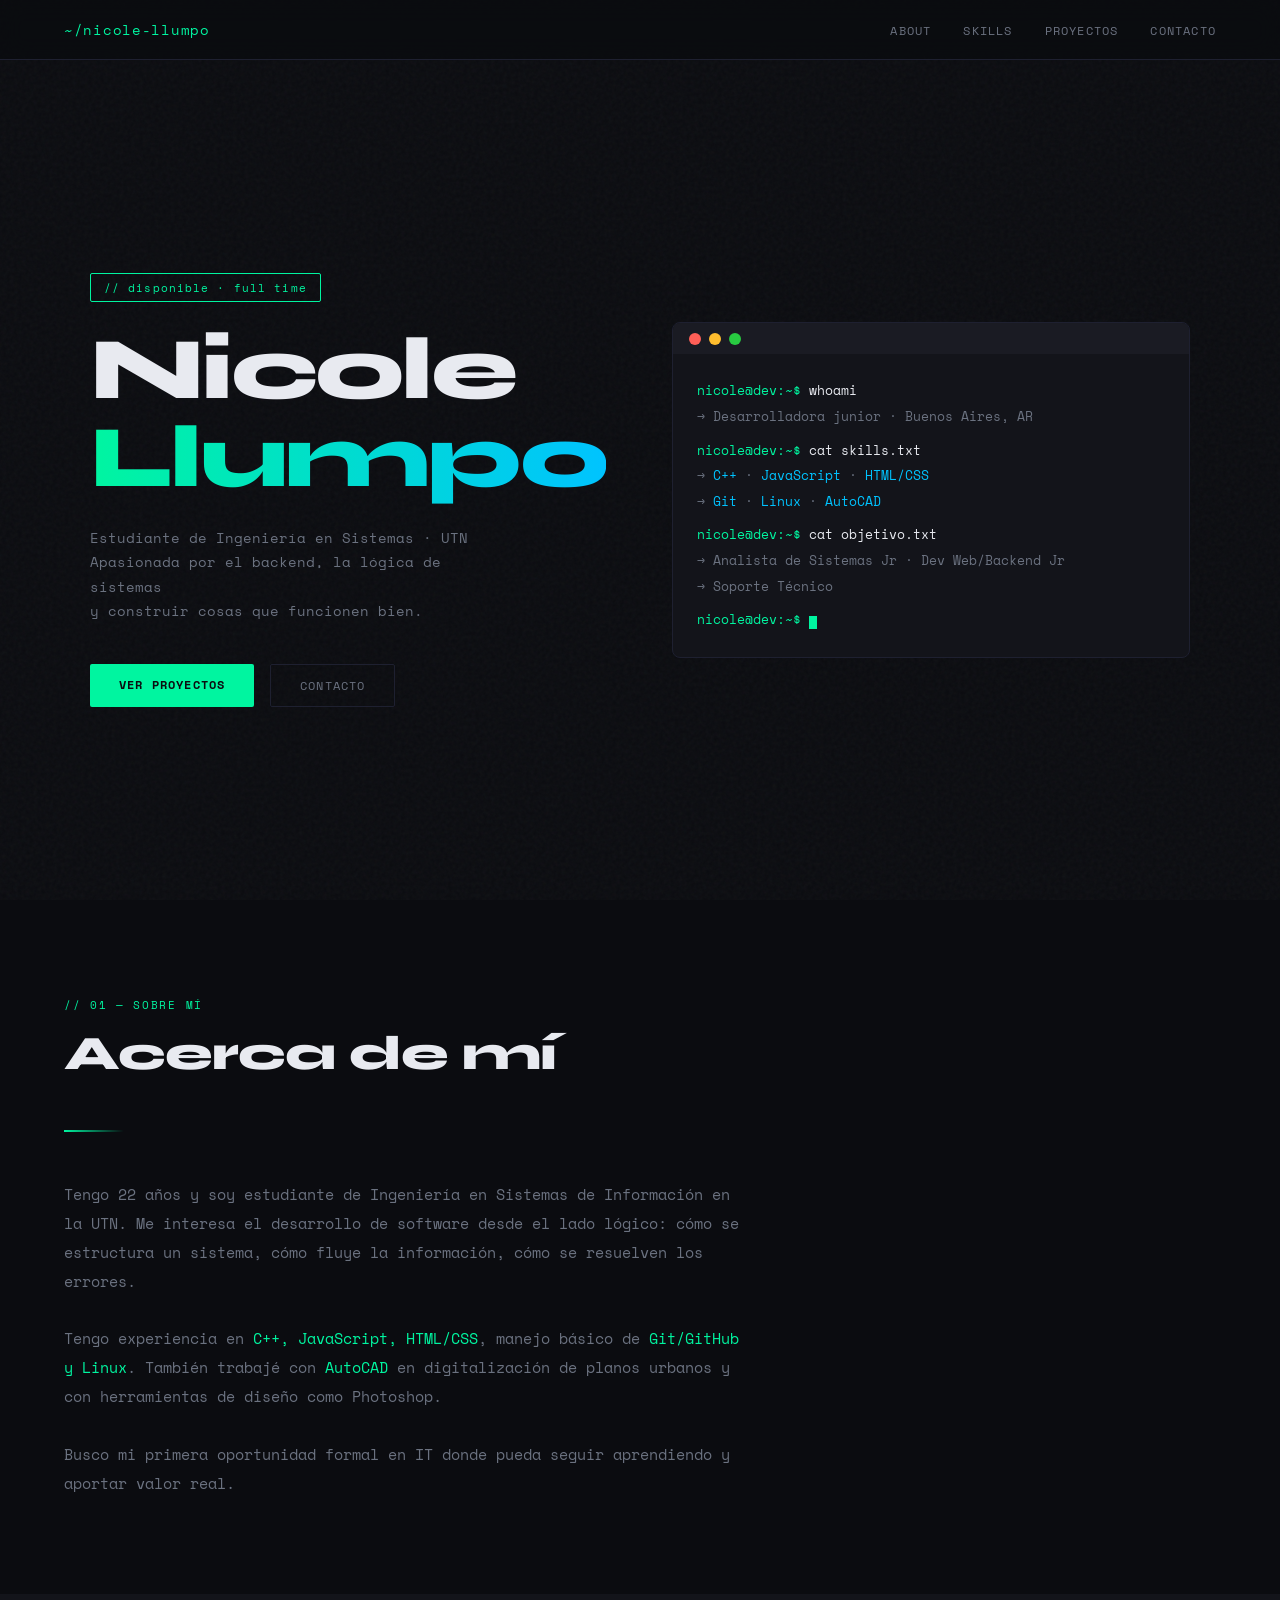
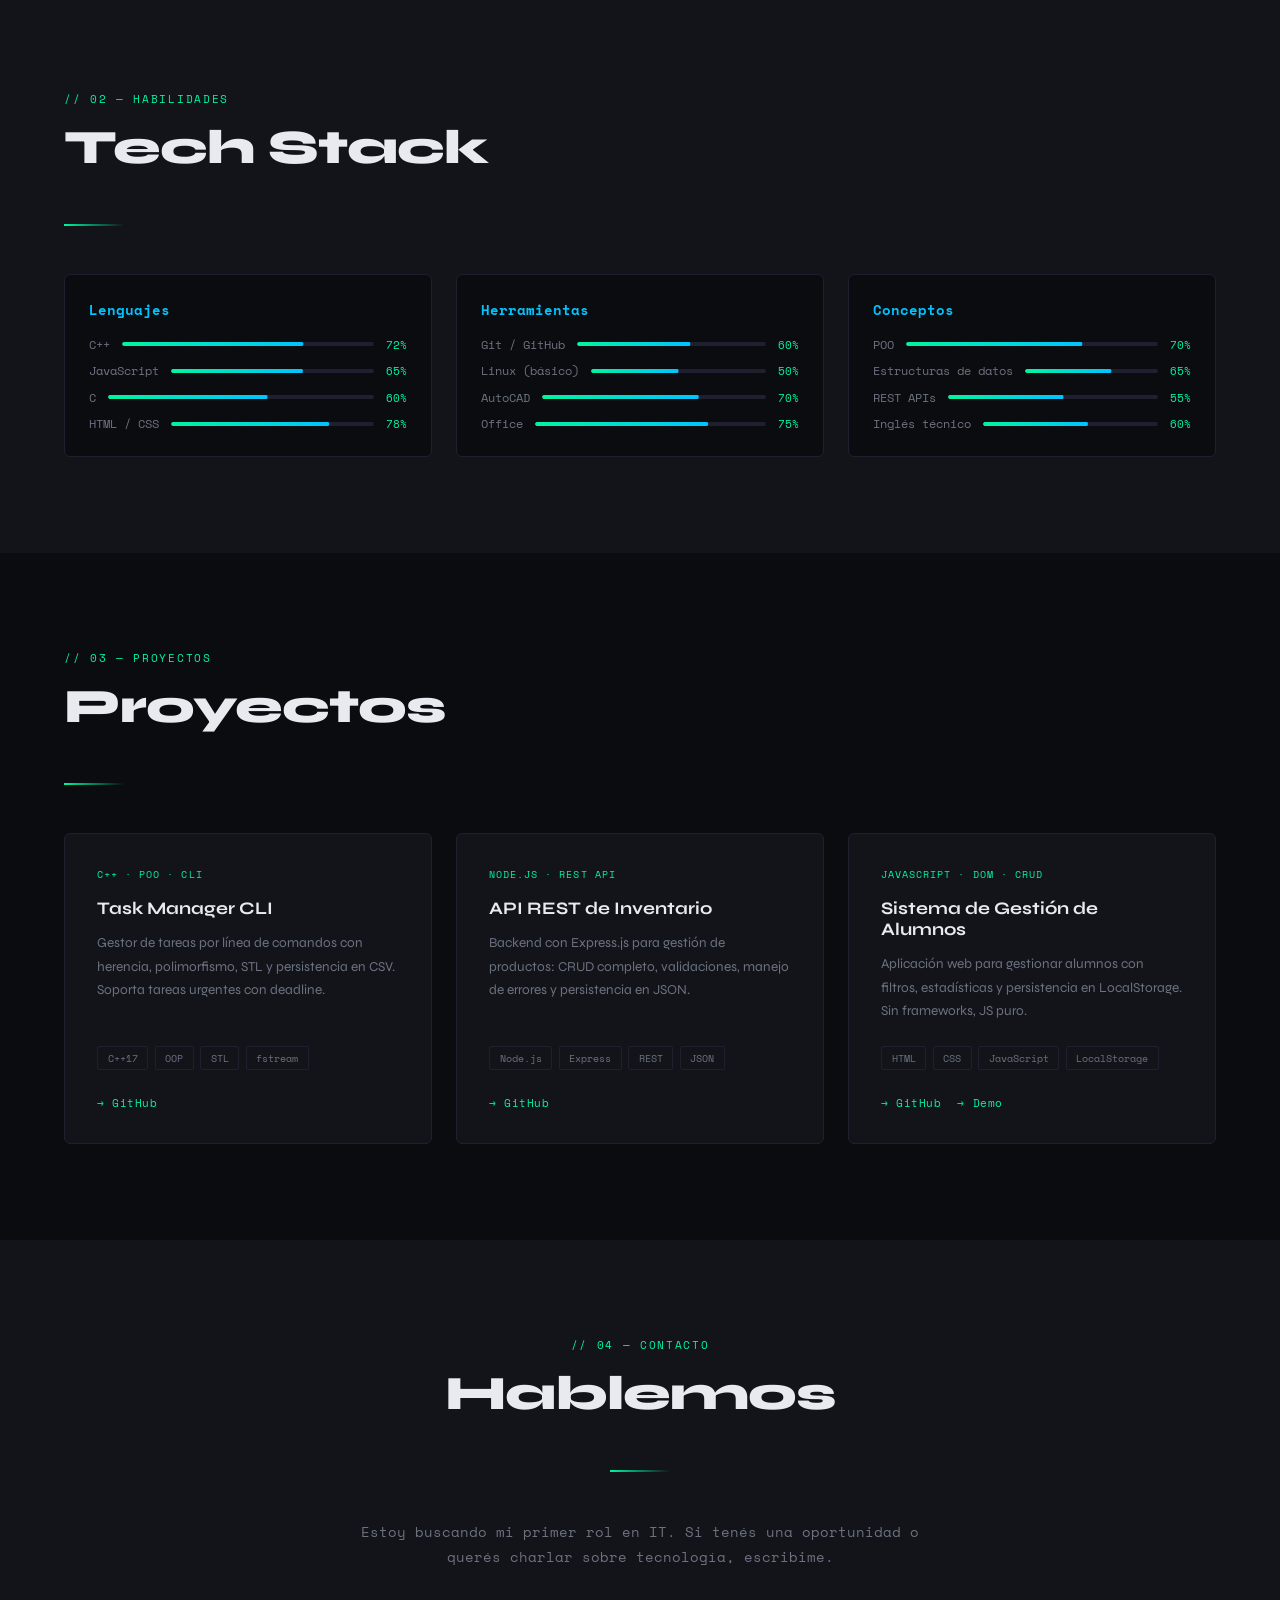
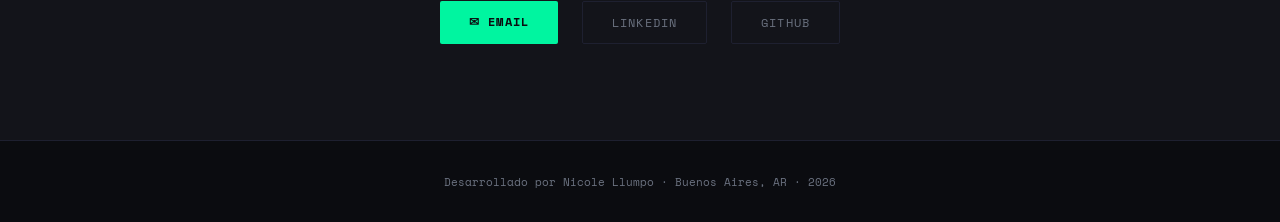
==== portafolio-web/index.html @ 130f931f "portafolio base" ====
<!DOCTYPE html>
<html lang="es">
<head>
  <meta charset="UTF-8" />
  <meta name="viewport" content="width=device-width, initial-scale=1.0"/>
  <title>Nicole Llumpo — Dev Portfolio</title>
  <link rel="stylesheet" href="./styles.css"> 
  <link rel="preconnect" href="https://fonts.googleapis.com"/> 
  <link href="https://fonts.googleapis.com/css2?family=Space+Mono:ital,wght@0,400;0,700;1,400&family=Syne:wght@400;700;800&display=swap" rel="stylesheet"/>
</head>
<body>
  <!-- NAV -->
  <nav>
    <span class="nav-logo">~/nicole-llumpo</span>
    <ul class="nav-links">
      <li><a href="#about">About</a></li>
      <li><a href="#skills">Skills</a></li>
      <li><a href="#projects">Proyectos</a></li>
      <li><a href="#contact">Contacto</a></li>
    </ul>
  </nav>
  <!-- HERO -->
  <section id="hero">
    <div class="hero-grid">
      <div>
        <span class="hero-badge">// disponible · full time</span>
        <h1>Nicole<br/><span>Llumpo</span></h1>
        <p class="hero-desc">
          Estudiante de Ingeniería en Sistemas · UTN<br/>
          Apasionada por el backend, la lógica de sistemas<br/>
          y construir cosas que funcionen bien.
        </p>
        <div class="hero-cta">
          <a class="btn btn-primary" href="#projects">Ver proyectos</a>
          <a class="btn btn-ghost"   href="#contact">Contacto</a>
        </div>
      </div>

      <!-- Terminal -->
      <div class="terminal fade-up">
        <div class="terminal-bar">
          <span class="dot dot-r"></span>
          <span class="dot dot-y"></span>
          <span class="dot dot-g"></span>
        </div>
        <div class="terminal-body">
          <div><span class="t-prompt">nicole@dev:~$</span> <span class="t-cmd">whoami</span></div>
          <div class="t-out">→ Desarrolladora junior · Buenos Aires, AR</div>
          <div style="margin-top:.5rem"><span class="t-prompt">nicole@dev:~$</span> <span class="t-cmd">cat skills.txt</span></div>
          <div class="t-out">→ <span class="t-hi">C++</span> · <span class="t-hi">JavaScript</span> · <span class="t-hi">HTML/CSS</span></div>
          <div class="t-out">→ <span class="t-hi">Git</span> · <span class="t-hi">Linux</span> · <span class="t-hi">AutoCAD</span></div>
          <div style="margin-top:.5rem"><span class="t-prompt">nicole@dev:~$</span> <span class="t-cmd">cat objetivo.txt</span></div>
          <div class="t-out">→ Analista de Sistemas Jr · Dev Web/Backend Jr</div>
          <div class="t-out">→ Soporte Técnico</div>
          <div style="margin-top:.5rem"><span class="t-prompt">nicole@dev:~$</span> <span class="cursor"></span></div>
        </div>
      </div>
    </div>
  </section>

  <!-- ABOUT -->
  <section id="about">
    <div class="section-label">// 01 — sobre mí</div>
    <h2>Acerca de mí</h2>
    <div class="divider"></div>
    <div style="max-width:680px; font-size:.95rem; line-height:1.9; color:var(--muted); font-family:var(--mono);" class="fade-up">
      <p>Tengo 22 años y soy estudiante de Ingeniería en Sistemas de Información en la UTN. 
      Me interesa el desarrollo de software desde el lado lógico: cómo se estructura un sistema, 
      cómo fluye la información, cómo se resuelven los errores.</p>
      <br/>
      <p>Tengo experiencia en <span style="color:var(--accent)">C++, JavaScript, HTML/CSS</span>, 
      manejo básico de <span style="color:var(--accent)">Git/GitHub y Linux</span>. También trabajé 
      con <span style="color:var(--accent)">AutoCAD</span> en digitalización de planos urbanos y 
      con herramientas de diseño como Photoshop.</p>
      <br/>
      <p>Busco mi primera oportunidad formal en IT donde pueda seguir aprendiendo y aportar valor real.</p>
    </div>
  </section>

  <!-- SKILLS -->
  <section id="skills">
    <div class="section-label">// 02 — habilidades</div>
    <h2>Tech Stack</h2>
    <div class="divider"></div>
    <div class="skills-grid">

      <div class="skill-card fade-up">
        <h3>Lenguajes</h3>
        <div class="skill-bar-wrap">
          <div class="skill-item"><span class="skill-name">C++</span><div class="skill-track"><div class="skill-fill" data-w="0.72"></div></div><span class="skill-pct">72%</span></div>
          <div class="skill-item"><span class="skill-name">JavaScript</span><div class="skill-track"><div class="skill-fill" data-w="0.65"></div></div><span class="skill-pct">65%</span></div>
          <div class="skill-item"><span class="skill-name">C</span><div class="skill-track"><div class="skill-fill" data-w="0.60"></div></div><span class="skill-pct">60%</span></div>
          <div class="skill-item"><span class="skill-name">HTML / CSS</span><div class="skill-track"><div class="skill-fill" data-w="0.78"></div></div><span class="skill-pct">78%</span></div>
        </div>
      </div>

      <div class="skill-card fade-up">
        <h3>Herramientas</h3>
        <div class="skill-bar-wrap">
          <div class="skill-item"><span class="skill-name">Git / GitHub</span><div class="skill-track"><div class="skill-fill" data-w="0.60"></div></div><span class="skill-pct">60%</span></div>
          <div class="skill-item"><span class="skill-name">Linux (básico)</span><div class="skill-track"><div class="skill-fill" data-w="0.50"></div></div><span class="skill-pct">50%</span></div>
          <div class="skill-item"><span class="skill-name">AutoCAD</span><div class="skill-track"><div class="skill-fill" data-w="0.70"></div></div><span class="skill-pct">70%</span></div>
          <div class="skill-item"><span class="skill-name">Office</span><div class="skill-track"><div class="skill-fill" data-w="0.75"></div></div><span class="skill-pct">75%</span></div>
        </div>
      </div>

      <div class="skill-card fade-up">
        <h3>Conceptos</h3>
        <div class="skill-bar-wrap">
          <div class="skill-item"><span class="skill-name">POO</span><div class="skill-track"><div class="skill-fill" data-w="0.70"></div></div><span class="skill-pct">70%</span></div>
          <div class="skill-item"><span class="skill-name">Estructuras de datos</span><div class="skill-track"><div class="skill-fill" data-w="0.65"></div></div><span class="skill-pct">65%</span></div>
          <div class="skill-item"><span class="skill-name">REST APIs</span><div class="skill-track"><div class="skill-fill" data-w="0.55"></div></div><span class="skill-pct">55%</span></div>
          <div class="skill-item"><span class="skill-name">Inglés técnico</span><div class="skill-track"><div class="skill-fill" data-w="0.60"></div></div><span class="skill-pct">60%</span></div>
        </div>
      </div>

    </div>
  </section>

  <!-- PROJECTS -->
  <section id="projects">
    <div class="section-label">// 03 — proyectos</div>
    <h2>Proyectos</h2>
    <div class="divider"></div>
    <div class="projects-grid">

      <div class="project-card fade-up">
        <div class="project-tag">C++ · POO · CLI</div>
        <h3>Task Manager CLI</h3>
        <p>Gestor de tareas por línea de comandos con herencia, polimorfismo, STL y persistencia en CSV. Soporta tareas urgentes con deadline.</p>
        <div class="project-tags">
          <span class="tag">C++17</span><span class="tag">OOP</span><span class="tag">STL</span><span class="tag">fstream</span>
        </div>
        <div class="project-links">
          <a href="https://github.com/NicoleLlumpo/task-manager-cpp" target="_blank">→ GitHub</a>
        </div>
      </div>

      <div class="project-card fade-up">
        <div class="project-tag">Node.js · REST API</div>
        <h3>API REST de Inventario</h3>
        <p>Backend con Express.js para gestión de productos: CRUD completo, validaciones, manejo de errores y persistencia en JSON.</p>
        <div class="project-tags">
          <span class="tag">Node.js</span><span class="tag">Express</span><span class="tag">REST</span><span class="tag">JSON</span>
        </div>
        <div class="project-links">
          <a href="https://github.com/NicoleLlumpo/inventario-api" target="_blank">→ GitHub</a>
        </div>
      </div>

      <div class="project-card fade-up">
        <div class="project-tag">JavaScript · DOM · CRUD</div>
        <h3>Sistema de Gestión de Alumnos</h3>
        <p>Aplicación web para gestionar alumnos con filtros, estadísticas y persistencia en LocalStorage. Sin frameworks, JS puro.</p>
        <div class="project-tags">
          <span class="tag">HTML</span><span class="tag">CSS</span><span class="tag">JavaScript</span><span class="tag">LocalStorage</span>
        </div>
        <div class="project-links">
          <a href="https://github.com/NicoleLlumpo/sistema-alumnos" target="_blank">→ GitHub</a>
          <a href="#" target="_blank">→ Demo</a>
        </div>
      </div>

    </div>
  </section>

  <!-- CONTACT -->
  <section id="contact">
    <div class="section-label">// 04 — contacto</div>
    <h2>Hablemos</h2>
    <div class="divider" style="margin: 1rem auto 3rem;"></div>
    <div class="contact-inner fade-up">
      <p>Estoy buscando mi primer rol en IT. Si tenés una oportunidad o querés charlar sobre tecnología, escribime.</p>
      <div class="contact-links">
        <a class="btn btn-primary" href="mailto:Nicolellumpo1@gmail.com">✉ Email</a>
        <a class="btn btn-ghost"   href="https://linkedin.com/in/nicole-llumpo" target="_blank">LinkedIn</a>
        <a class="btn btn-ghost"   href="https://github.com/NicoleLlumpo" target="_blank">GitHub</a>
      </div>
    </div>
  </section>

  <footer>
    <p>Desarrollado por Nicole Llumpo · Buenos Aires, AR · 2026</p>
  </footer>

  <script>
    // Intersection Observer para fade-up y skill bars
    const observer = new IntersectionObserver((entries) => {
      entries.forEach(e => {
        if (e.isIntersecting) {
          e.target.classList.add('visible');
          // Animar barras si las hay
          e.target.querySelectorAll('.skill-fill').forEach(bar => {
            bar.style.transform = `scaleX(${bar.dataset.w})`;
            bar.classList.add('animated');
          });
        }
      });
    }, { threshold: 0.15 });

    document.querySelectorAll('.fade-up').forEach(el => observer.observe(el));
  </script>
</body>
</html>
---- portafolio-web/styles.css ----
@import url('https://fonts.googleapis.com/css2?family=Fredoka+One&family=Poppins:wght@300&display=swap');

/* ── Reset & Variables ─────────────────────────────────── */
    *, *::before, *::after { box-sizing: border-box; margin: 0; padding: 0; }

:root {
  --bg: #0b0c10;
  --surface: #13141a;
  --border: #1e2030;
  --accent: #00f5a0;
  --accent2: #00c3ff;
  --text: #e8eaf0;
  --muted: #6b7280;
  --mono: 'Space Mono', monospace;
  --sans: 'Syne', sans-serif;
}

html { scroll-behavior: smooth; }

body {
  background: var(--bg);
  color: var(--text);
  font-family: var(--sans);
  overflow-x: hidden;
}

/* ── Noise overlay ─────────────────────────────────────── */
body::before {
      content: '';
      position: fixed; inset: 0; z-index: 0;
      background-image: url("data:image/svg+xml,%3Csvg viewBox='0 0 256 256' xmlns='http://www.w3.org/2000/svg'%3E%3Cfilter id='noise'%3E%3CfeTurbulence type='fractalNoise' baseFrequency='0.9' numOctaves='4' stitchTiles='stitch'/%3E%3C/filter%3E%3Crect width='100%25' height='100%25' filter='url(%23noise)' opacity='0.04'/%3E%3C/svg%3E");
      pointer-events: none;
}

nav {
  position: fixed;
  top: 0; left: 0; right: 0;
  display: flex;
  justify-content: space-between;
  align-items: center;
  padding: 1.2rem 5%;
  backdrop-filter: blur(12px);
  border-bottom: 1px solid var(--border);
  background: rgba(11,12,16,0.8);
}

.nav-logo {
    font-family: var(--mono);
      font-size: 0.9rem;
      color: var(--accent);
      letter-spacing: 0.05em;
}

.nav-links { display: flex; gap: 2rem; list-style: none; }
    .nav-links a {
      font-family: var(--mono);
      font-size: 0.75rem;
      color: var(--muted);
      text-decoration: none;
      letter-spacing: 0.1em;
      text-transform: uppercase;
      transition: color .2s;
    }
    .nav-links a:hover { color: var(--accent); }

    /* ── Hero ─────────────────────────────────────────────── */
    #hero {
      min-height: 100vh;
      display: flex; align-items: center;
      padding: 10rem 5% 5rem;
      position: relative;
    }

    .hero-grid {
      display: grid;
      grid-template-columns: 1fr 1fr;
      gap: 4rem;
      align-items: center;
      max-width: 1100px;
      margin: 0 auto;
      width: 100%;
    }

    .hero-badge {
      display: inline-block;
      font-family: var(--mono);
      font-size: 0.7rem;
      color: var(--accent);
      border: 1px solid var(--accent);
      padding: .3rem .8rem;
      border-radius: 2px;
      margin-bottom: 1.5rem;
      letter-spacing: .1em;
    }

    h1 {
      font-size: clamp(3rem, 7vw, 5.5rem);
      font-weight: 800;
      line-height: 1;
      letter-spacing: -0.03em;
    }

    h1 span {
      background: linear-gradient(90deg, var(--accent), var(--accent2));
       background-clip: text;  
      -webkit-background-clip: text;
      -webkit-text-fill-color: transparent;
    }

    .hero-desc {
      margin-top: 1.5rem;
      font-family: var(--mono);
      font-size: 0.85rem;
      color: var(--muted);
      line-height: 1.8;
      max-width: 420px;
    }

    .hero-cta {
      margin-top: 2.5rem;
      display: flex; gap: 1rem; flex-wrap: wrap;
    }

    .btn {
      font-family: var(--mono);
      font-size: 0.75rem;
      letter-spacing: .1em;
      text-transform: uppercase;
      padding: .75rem 1.8rem;
      text-decoration: none;
      border-radius: 2px;
      transition: all .2s;
      cursor: pointer;
    }

    .btn-primary {
      background: var(--accent);
      color: #0b0c10;
      font-weight: 700;
    }
    .btn-primary:hover { background: var(--accent2); }

    .btn-ghost {
      border: 1px solid var(--border);
      color: var(--muted);
    }
    .btn-ghost:hover { border-color: var(--accent); color: var(--accent); }

    /* Terminal widget */
    .terminal {
      background: var(--surface);
      border: 1px solid var(--border);
      border-radius: 8px;
      overflow: hidden;
      font-family: var(--mono);
    }

    .terminal-bar {
      background: #1a1b23;
      padding: .6rem 1rem;
      display: flex; gap: .5rem; align-items: center;
    }

    .dot { width: 12px; height: 12px; border-radius: 50%; }
    .dot-r { background: #ff5f57; }
    .dot-y { background: #ffbd2e; }
    .dot-g { background: #28ca41; }

    .terminal-body {
      padding: 1.5rem;
      font-size: .8rem;
      line-height: 2;
    }

    .t-prompt { color: var(--accent); }
    .t-cmd    { color: var(--text); }
    .t-out    { color: var(--muted); }
    .t-hi     { color: var(--accent2); }

    .cursor {
      display: inline-block;
      width: 8px; height: 1em;
      background: var(--accent);
      animation: blink 1s step-end infinite;
      vertical-align: text-bottom;
    }

    @keyframes blink { 50% { opacity: 0; } }

    /* ── Sections ─────────────────────────────────────────── */
    section { padding: 6rem 5%; position: relative; }

    .section-label {
      font-family: var(--mono);
      font-size: .7rem;
      letter-spacing: .15em;
      text-transform: uppercase;
      color: var(--accent);
      margin-bottom: .75rem;
    }

    h2 {
      font-size: clamp(2rem, 4vw, 3rem);
      font-weight: 800;
      letter-spacing: -0.02em;
      margin-bottom: 3rem;
    }

    .divider {
      width: 60px; height: 2px;
      background: linear-gradient(90deg, var(--accent), transparent);
      margin: 1rem 0 3rem;
    }

    /* ── Skills ───────────────────────────────────────────── */
    #skills { background: var(--surface); }

    .skills-grid {
      display: grid;
      grid-template-columns: repeat(auto-fill, minmax(280px, 1fr));
      gap: 1.5rem;
    }

    .skill-card {
      border: 1px solid var(--border);
      border-radius: 6px;
      padding: 1.5rem;
      background: var(--bg);
      transition: border-color .2s, transform .2s;
    }
    .skill-card:hover { border-color: var(--accent); transform: translateY(-3px); }

    .skill-card h3 {
      font-size: .9rem;
      font-family: var(--mono);
      color: var(--accent2);
      margin-bottom: 1rem;
    }

    .skill-bar-wrap {
      display: flex; flex-direction: column; gap: .6rem;
    }

    .skill-item {
      display: flex; justify-content: space-between; align-items: center;
    }

    .skill-name { font-family: var(--mono); font-size: .75rem; color: var(--muted); }
    .skill-track { flex: 1; height: 4px; background: var(--border); margin: 0 .75rem; border-radius: 2px; overflow: hidden; }
    .skill-fill {
      height: 100%;
      background: linear-gradient(90deg, var(--accent), var(--accent2));
      border-radius: 2px;
      transform: scaleX(0);
      transform-origin: left;
      transition: transform .8s cubic-bezier(.16,1,.3,1);
    }
    .skill-fill.animated { transform: scaleX(1); }
    .skill-pct { font-family: var(--mono); font-size: .7rem; color: var(--accent); }

    /* ── Projects ─────────────────────────────────────────── */
    .projects-grid {
      display: grid;
      grid-template-columns: repeat(auto-fill, minmax(320px, 1fr));
      gap: 1.5rem;
    }

    .project-card {
      border: 1px solid var(--border);
      border-radius: 6px;
      padding: 2rem;
      background: var(--surface);
      display: flex; flex-direction: column;
      transition: border-color .2s, transform .2s;
    }
    .project-card:hover { border-color: var(--accent); transform: translateY(-4px); }

    .project-tag {
      font-family: var(--mono);
      font-size: .65rem;
      letter-spacing: .1em;
      text-transform: uppercase;
      color: var(--accent);
      margin-bottom: 1rem;
    }

    .project-card h3 { font-size: 1.1rem; margin-bottom: .75rem; }
    .project-card p { font-size: .85rem; color: var(--muted); line-height: 1.7; flex: 1; }

    .project-tags {
      display: flex; flex-wrap: wrap; gap: .4rem;
      margin-top: 1.5rem;
    }

    .tag {
      font-family: var(--mono);
      font-size: .65rem;
      padding: .2rem .6rem;
      border: 1px solid var(--border);
      border-radius: 2px;
      color: var(--muted);
    }

    .project-links { display: flex; gap: 1rem; margin-top: 1.5rem; }
    .project-links a {
      font-family: var(--mono);
      font-size: .7rem;
      letter-spacing: .05em;
      color: var(--accent);
      text-decoration: none;
      transition: color .2s;
    }
    .project-links a:hover { color: var(--accent2); }

    /* ── Contact ──────────────────────────────────────────── */
    #contact { background: var(--surface); text-align: center; }

    .contact-inner { max-width: 560px; margin: 0 auto; }
    .contact-inner p {
      font-family: var(--mono);
      color: var(--muted);
      font-size: .85rem;
      line-height: 1.8;
      margin-bottom: 2rem;
    }

    .contact-links {
      display: flex; justify-content: center; gap: 1.5rem; flex-wrap: wrap;
    }

    /* ── Footer ───────────────────────────────────────────── */
    footer {
      padding: 2rem 5%;
      text-align: center;
      font-family: var(--mono);
      font-size: .7rem;
      color: var(--muted);
      border-top: 1px solid var(--border);
    }

    /* ── Fade-in animation ─────────────────────────────────── */
    .fade-up {
      opacity: 0;
      transform: translateY(24px);
      transition: opacity .6s ease, transform .6s ease;
    }
    .fade-up.visible { opacity: 1; transform: translateY(0); }

    /* ── Responsive ────────────────────────────────────────── */
    @media (max-width: 768px) {
      .hero-grid { grid-template-columns: 1fr; }
      .terminal  { display: none; }
    }
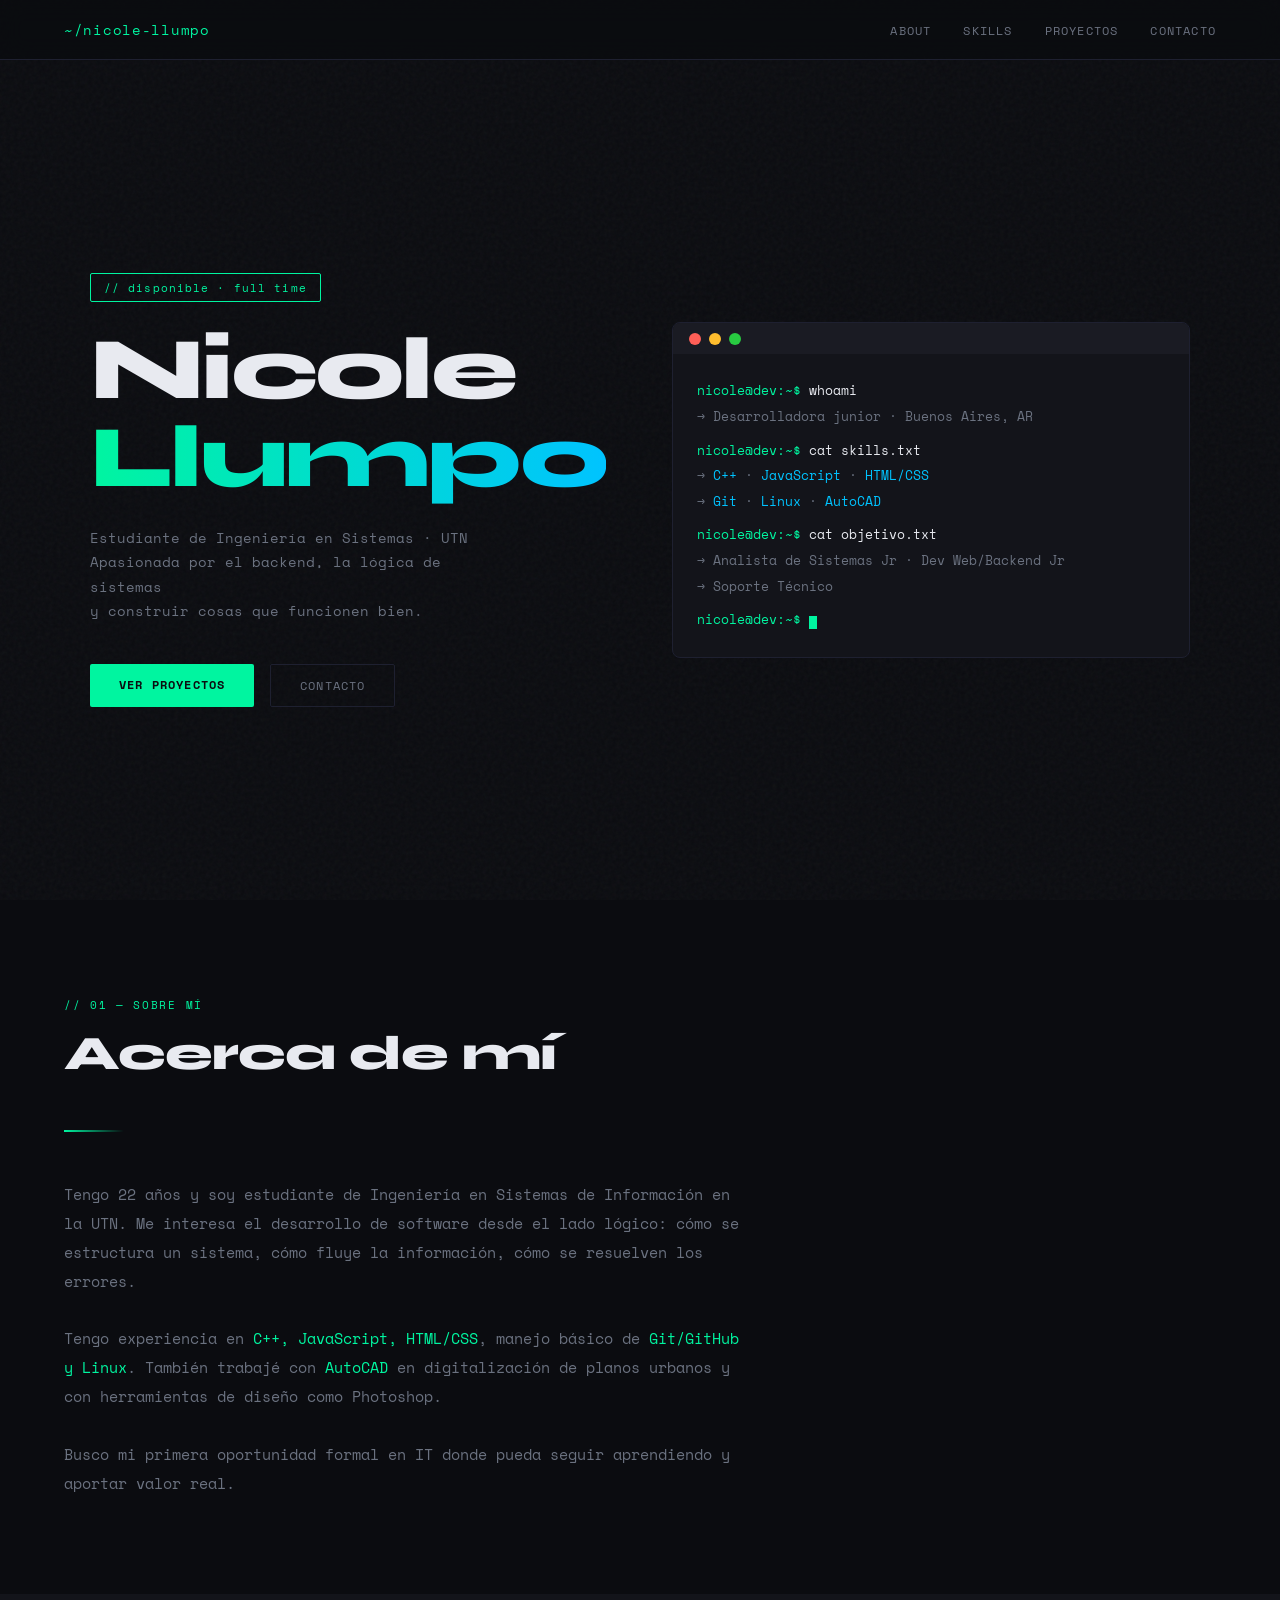
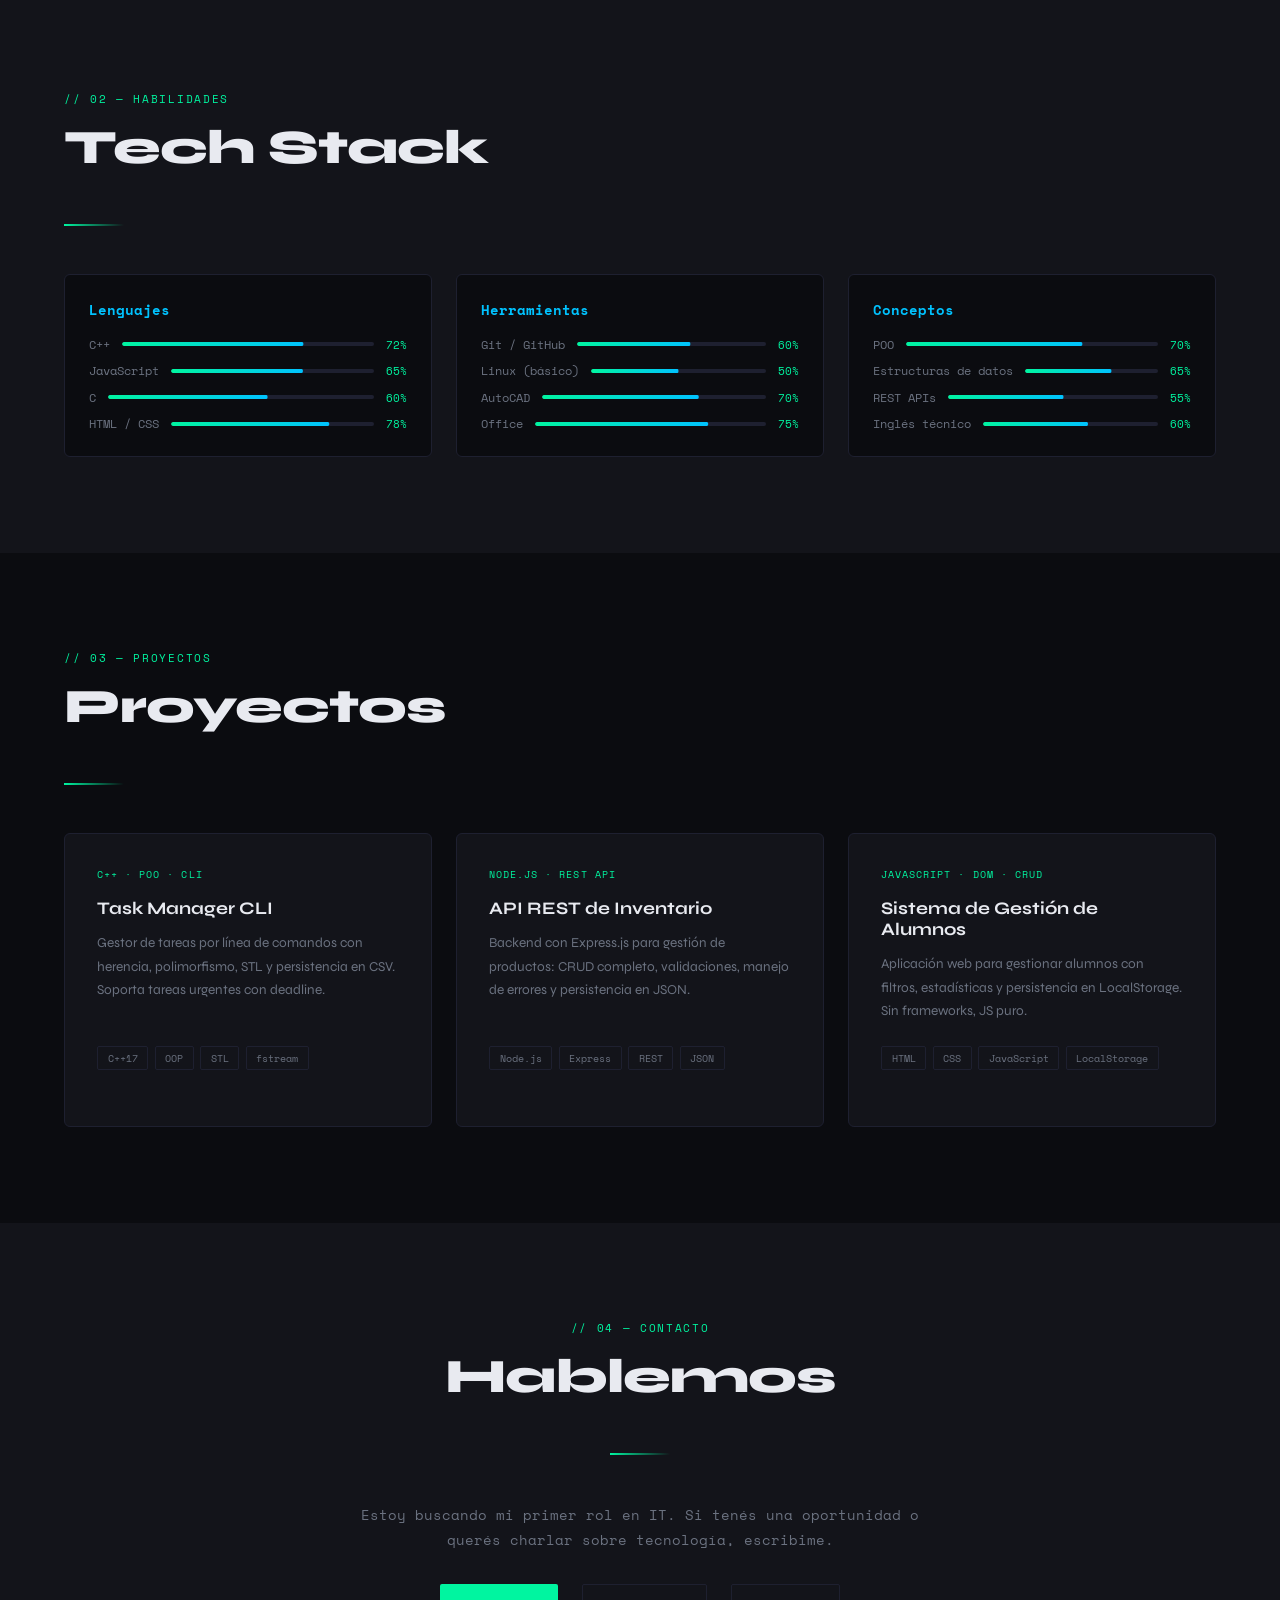
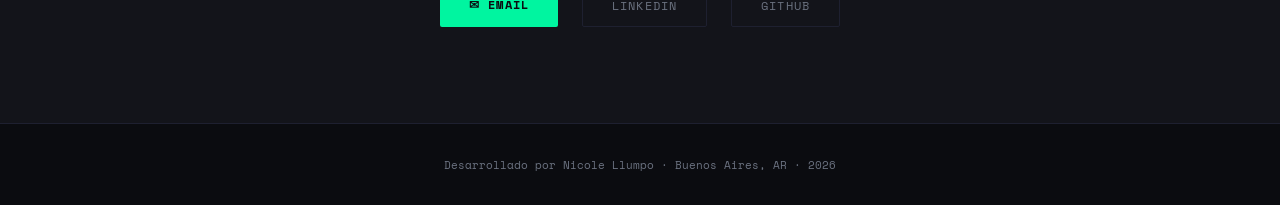
==== commit 349533e7: "sistema de alumnos, ver en el la proxima el mini-status y tabla" ====
--- a/portafolio-web/index.html
+++ b/portafolio-web/index.html
@@ -132,7 +132,10 @@
           <span class="tag">C++17</span><span class="tag">OOP</span><span class="tag">STL</span><span class="tag">fstream</span>
         </div>
         <div class="project-links">
-          <a href="https://github.com/NicoleLlumpo/task-manager-cpp" target="_blank">→ GitHub</a>
+
+          <!-- CORREGIR LINK 
+          
+          <a href="https://github.com/NicoleLlumpo/task-manager-cpp" target="_blank">→ GitHub</a> -->
         </div>
       </div>
 
@@ -144,7 +147,8 @@
           <span class="tag">Node.js</span><span class="tag">Express</span><span class="tag">REST</span><span class="tag">JSON</span>
         </div>
         <div class="project-links">
-          <a href="https://github.com/NicoleLlumpo/inventario-api" target="_blank">→ GitHub</a>
+          <!-- CORREGIR LINK 
+          <a href="https://github.com/NicoleLlumpo/inventario-api" target="_blank">→ GitHub</a>-->
         </div>
       </div>
 
@@ -156,8 +160,9 @@
           <span class="tag">HTML</span><span class="tag">CSS</span><span class="tag">JavaScript</span><span class="tag">LocalStorage</span>
         </div>
         <div class="project-links">
+          <!-- CORREGIR LINK 
           <a href="https://github.com/NicoleLlumpo/sistema-alumnos" target="_blank">→ GitHub</a>
-          <a href="#" target="_blank">→ Demo</a>
+          <a href="#" target="_blank">→ Demo</a> -->
         </div>
       </div>
 
